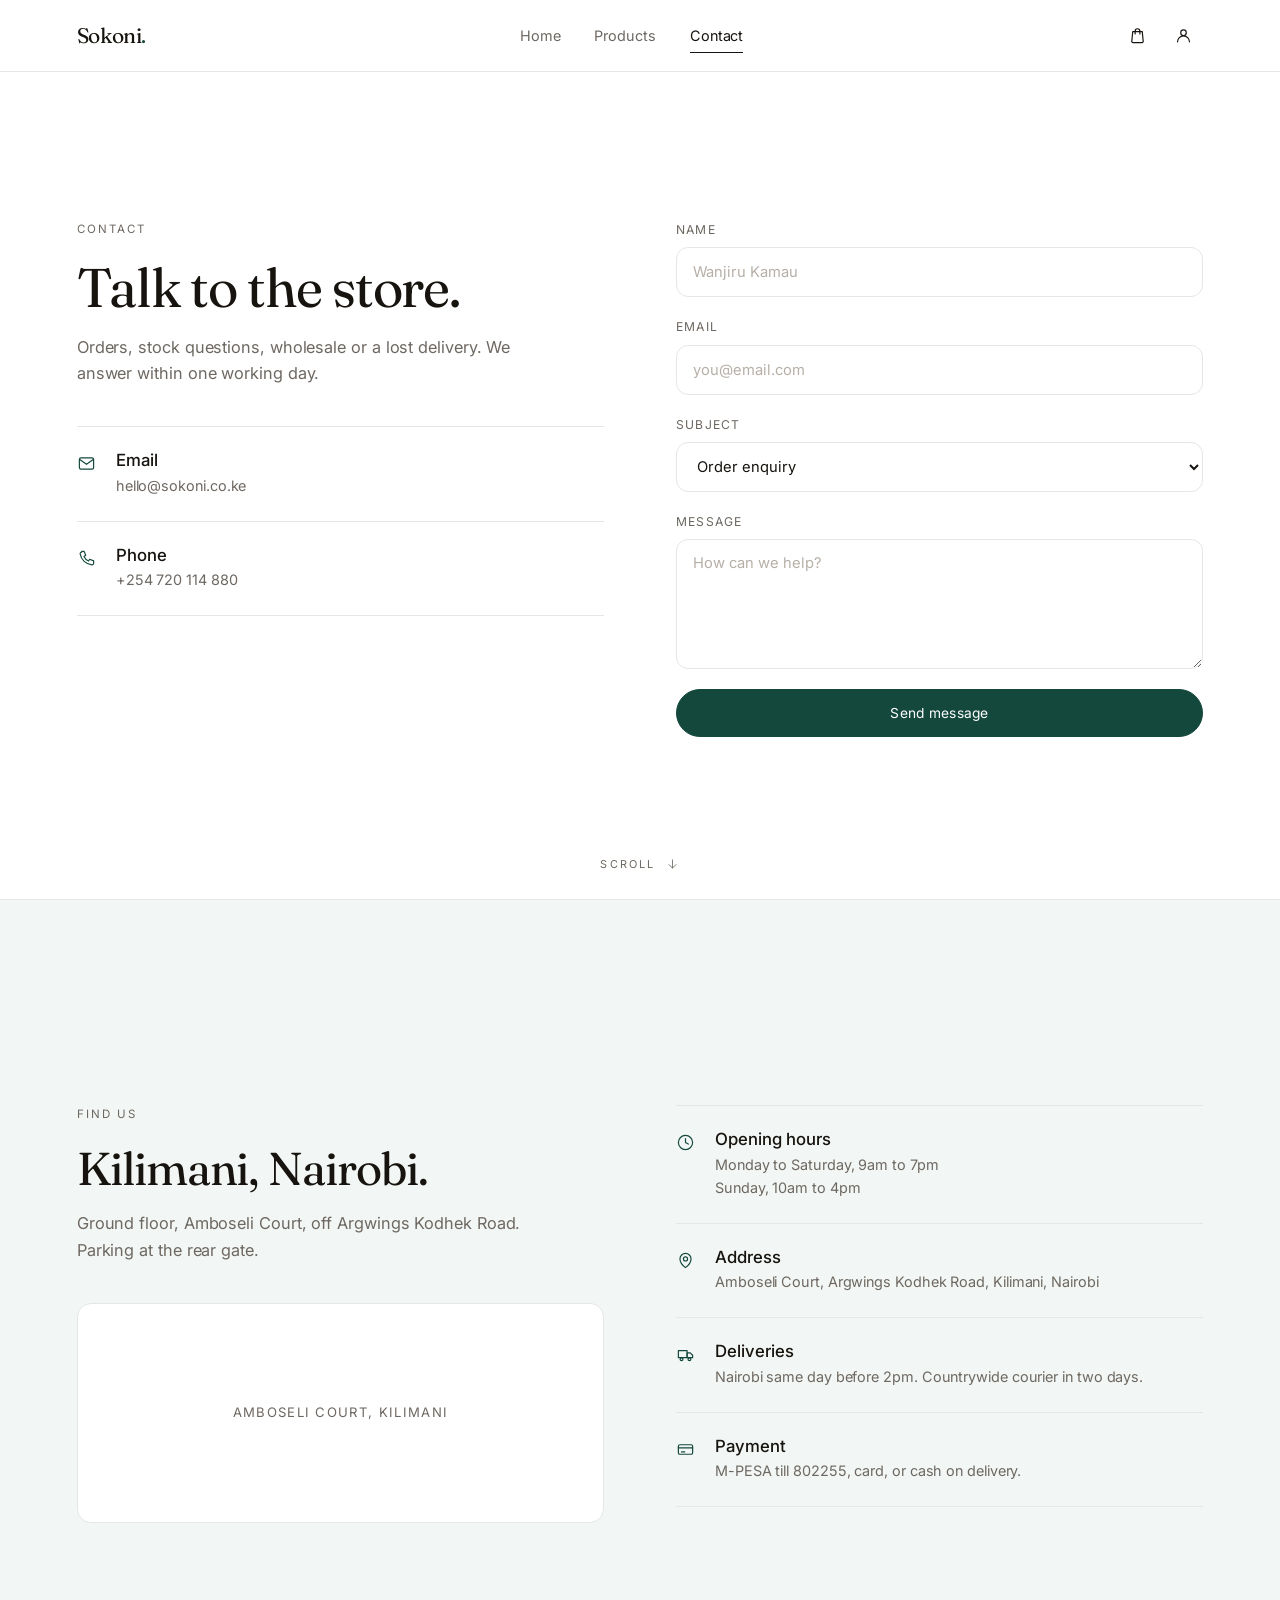
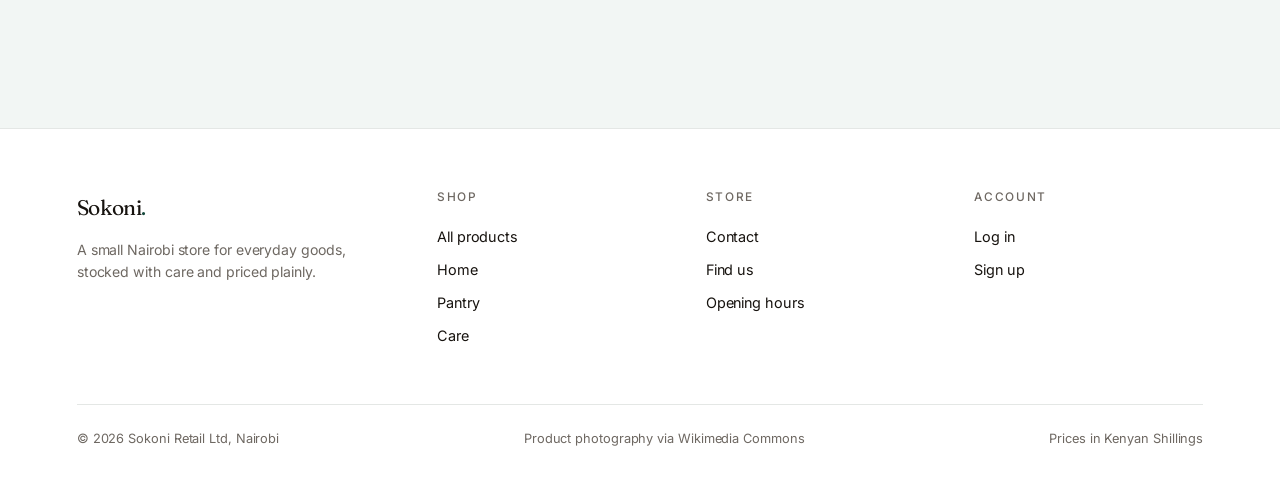
==== contact.html @ f7b56a1e "first commit" ====
<!DOCTYPE html>
<html lang="en" class="snap">
<head>
<meta charset="utf-8">
<meta name="viewport" content="width=device-width, initial-scale=1">
<title>Contact | Sokoni</title>
<meta name="description" content="Reach the Sokoni store in Kilimani, Nairobi. Message us, call, or visit.">
<link rel="preconnect" href="https://fonts.googleapis.com">
<link rel="preconnect" href="https://fonts.gstatic.com" crossorigin>
<link href="https://fonts.googleapis.com/css2?family=Fraunces:opsz,wght@9..144,300;9..144,400;9..144,500&family=Inter:wght@300;400;500&display=swap" rel="stylesheet">
<link rel="stylesheet" href="assets/css/styles.css">
</head>
<body>

<header class="site-header">
  <div class="wrap header-inner">
    <a class="brand" href="index.html">Sokoni<span>.</span></a>

    <nav class="nav">
      <a href="index.html">Home</a>
      <a href="products.html">Products</a>
      <a href="contact.html" class="active">Contact</a>
    </nav>

    <div class="actions">
      <button class="icon-btn menu-toggle" data-menu aria-label="Menu">
        <svg viewBox="0 0 24 24" fill="none" stroke="currentColor" stroke-width="1.5" stroke-linecap="round"><path d="M4 7h16M4 12h16M4 17h16"/></svg>
      </button>
      <button class="icon-btn" data-cart-open aria-label="Bag">
        <svg viewBox="0 0 24 24" fill="none" stroke="currentColor" stroke-width="1.5" stroke-linecap="round" stroke-linejoin="round">
          <path d="M6 7h12l1.2 12.2a1.5 1.5 0 0 1-1.5 1.8H6.3a1.5 1.5 0 0 1-1.5-1.8L6 7Z"/>
          <path d="M9 10V6.5a3 3 0 0 1 6 0V10"/>
        </svg>
        <span class="count" data-cart-count hidden>0</span>
      </button>
      <a class="icon-btn" href="login.html" aria-label="Account">
        <svg viewBox="0 0 24 24" fill="none" stroke="currentColor" stroke-width="1.5" stroke-linecap="round" stroke-linejoin="round">
          <circle cx="12" cy="8.5" r="3.5"/>
          <path d="M4.5 20a7.5 7.5 0 0 1 15 0"/>
        </svg>
      </a>
    </div>
  </div>
</header>

<main>

  <!-- Write to us -->
  <section class="section hero" id="write">
    <div class="wrap contact-grid">
      <div class="reveal">
        <p class="eyebrow">Contact</p>
        <h1 style="font-size:clamp(2.2rem,4.6vw,3.4rem);margin-bottom:16px">Talk to the store.</h1>
        <p class="lede">Orders, stock questions, wholesale or a lost delivery. We answer within one working day.</p>

        <div class="info-list" style="margin-top:40px">
          <div class="info-item">
            <svg viewBox="0 0 24 24" fill="none" stroke="currentColor" stroke-width="1.5" stroke-linecap="round" stroke-linejoin="round"><rect x="3" y="5" width="18" height="14" rx="2"/><path d="m3.5 7 8.5 6 8.5-6"/></svg>
            <div>
              <h3>Email</h3>
              <p>hello@sokoni.co.ke</p>
            </div>
          </div>
          <div class="info-item">
            <svg viewBox="0 0 24 24" fill="none" stroke="currentColor" stroke-width="1.5" stroke-linecap="round" stroke-linejoin="round"><path d="M6 3h3l2 5-2.2 1.4a12 12 0 0 0 5.8 5.8L16 13l5 2v3a2 2 0 0 1-2.2 2A16.5 16.5 0 0 1 4 6.2 2 2 0 0 1 6 4Z"/></svg>
            <div>
              <h3>Phone</h3>
              <p>+254 720 114 880</p>
            </div>
          </div>
        </div>
      </div>

      <div class="reveal">
        <form data-demo="Message sent. We will reply to your email shortly." data-reset="true">
          <div class="field">
            <label for="name">Name</label>
            <input id="name" name="name" type="text" placeholder="Wanjiru Kamau" required>
          </div>
          <div class="field">
            <label for="email">Email</label>
            <input id="email" name="email" type="email" placeholder="you@email.com" required>
          </div>
          <div class="field">
            <label for="topic">Subject</label>
            <select id="topic" name="topic">
              <option>Order enquiry</option>
              <option>Stock and availability</option>
              <option>Wholesale</option>
              <option>Returns</option>
            </select>
          </div>
          <div class="field">
            <label for="message">Message</label>
            <textarea id="message" name="message" placeholder="How can we help?" required></textarea>
          </div>
          <button class="btn btn-block" type="submit">Send message</button>
          <p class="note" data-note></p>
        </form>
      </div>
    </div>

    <a class="scroll-cue" href="#find">
      Scroll
      <svg viewBox="0 0 24 24" fill="none" stroke="currentColor" stroke-width="1.5" stroke-linecap="round" stroke-linejoin="round"><path d="M12 5v14M6 13l6 6 6-6"/></svg>
    </a>
  </section>

  <!-- Find us -->
  <section class="section section-alt" id="find">
    <div class="wrap contact-grid">
      <div class="reveal">
        <p class="eyebrow">Find us</p>
        <h2>Kilimani, Nairobi.</h2>
        <p class="lede" style="margin-top:16px">Ground floor, Amboseli Court, off Argwings Kodhek Road. Parking at the rear gate.</p>
        <div class="map-block">Amboseli Court, Kilimani</div>
      </div>

      <div class="reveal" id="hours">
        <div class="info-list">
          <div class="info-item">
            <svg viewBox="0 0 24 24" fill="none" stroke="currentColor" stroke-width="1.5" stroke-linecap="round" stroke-linejoin="round"><circle cx="12" cy="12" r="9"/><path d="M12 7v5l3.5 2"/></svg>
            <div>
              <h3>Opening hours</h3>
              <p>Monday to Saturday, 9am to 7pm<br>Sunday, 10am to 4pm</p>
            </div>
          </div>
          <div class="info-item">
            <svg viewBox="0 0 24 24" fill="none" stroke="currentColor" stroke-width="1.5" stroke-linecap="round" stroke-linejoin="round"><path d="M12 21s7-5.4 7-11a7 7 0 1 0-14 0c0 5.6 7 11 7 11Z"/><circle cx="12" cy="10" r="2.6"/></svg>
            <div>
              <h3>Address</h3>
              <p>Amboseli Court, Argwings Kodhek Road, Kilimani, Nairobi</p>
            </div>
          </div>
          <div class="info-item">
            <svg viewBox="0 0 24 24" fill="none" stroke="currentColor" stroke-width="1.5" stroke-linecap="round" stroke-linejoin="round"><path d="M3 7h11v9H3z"/><path d="M14 10h4l3 3v3h-7z"/><circle cx="7" cy="18" r="1.8"/><circle cx="17" cy="18" r="1.8"/></svg>
            <div>
              <h3>Deliveries</h3>
              <p>Nairobi same day before 2pm. Countrywide courier in two days.</p>
            </div>
          </div>
          <div class="info-item">
            <svg viewBox="0 0 24 24" fill="none" stroke="currentColor" stroke-width="1.5" stroke-linecap="round" stroke-linejoin="round"><rect x="3" y="6" width="18" height="12" rx="2"/><path d="M3 10h18"/><path d="M7 15h4"/></svg>
            <div>
              <h3>Payment</h3>
              <p>M-PESA till 802255, card, or cash on delivery.</p>
            </div>
          </div>
        </div>
      </div>
    </div>
  </section>

</main>

<footer class="site-footer">
  <div class="wrap">
    <div class="footer-grid">
      <div>
        <a class="brand" href="index.html">Sokoni<span>.</span></a>
        <p>A small Nairobi store for everyday goods, stocked with care and priced plainly.</p>
      </div>
      <div class="footer-col">
        <h3>Shop</h3>
        <a href="products.html">All products</a>
        <a href="products.html">Home</a>
        <a href="products.html">Pantry</a>
        <a href="products.html">Care</a>
      </div>
      <div class="footer-col">
        <h3>Store</h3>
        <a href="contact.html">Contact</a>
        <a href="contact.html#find">Find us</a>
        <a href="contact.html#hours">Opening hours</a>
      </div>
      <div class="footer-col">
        <h3>Account</h3>
        <a href="login.html">Log in</a>
        <a href="signup.html">Sign up</a>
      </div>
    </div>
    <div class="footer-bar">
      <span>&copy; 2026 Sokoni Retail Ltd, Nairobi</span>
      <span>Product photography via Wikimedia Commons</span>
      <span>Prices in Kenyan Shillings</span>
    </div>
  </div>
</footer>

<div class="overlay" data-overlay></div>

<aside class="drawer" data-drawer aria-label="Shopping bag">
  <div class="drawer-head">
    <h2>Your bag</h2>
    <button class="icon-btn" data-cart-close aria-label="Close bag">
      <svg viewBox="0 0 24 24" fill="none" stroke="currentColor" stroke-width="1.5" stroke-linecap="round"><path d="M6 6l12 12M18 6 6 18"/></svg>
    </button>
  </div>
  <div class="drawer-body" data-cart-body></div>
  <div class="drawer-foot">
    <div class="total-row">
      <span>Total</span>
      <span data-cart-total>KSh 0</span>
    </div>
    <button class="btn btn-block" type="button">Checkout</button>
    <p class="note">Delivery calculated at checkout.</p>
  </div>
</aside>

<script src="assets/js/app.js"></script>
</body>
</html>
---- assets/css/styles.css ----
/* Sokoni - minimal retail store
   Palette: white, ink, stone, forest green (flat, no gradients) */

:root {
  --bone: #FFFFFF;
  --paper: #FFFFFF;
  --ink: #17130F;
  --stone: #6E6862;
  --line: #E4E7E5;
  --forest: #14483C;
  --forest-soft: #F2F6F4;
  --sand: #F2F6F4;

  --font-display: "Fraunces", Georgia, "Times New Roman", serif;
  --font-body: "Inter", -apple-system, "Segoe UI", Helvetica, Arial, sans-serif;

  --header-h: 72px;
  --radius: 999px;
  --radius-card: 14px;
  --radius-field: 12px;
  --gutter: clamp(24px, 6vw, 88px);
  --ease: cubic-bezier(.22, .61, .36, 1);
}

*, *::before, *::after { box-sizing: border-box; }

html { -webkit-text-size-adjust: 100%; scroll-behavior: smooth; }
html.snap { scroll-snap-type: y proximity; scroll-padding-top: var(--header-h); }

body {
  margin: 0;
  background: var(--bone);
  color: var(--ink);
  font-family: var(--font-body);
  font-size: 16px;
  line-height: 1.6;
  letter-spacing: -0.005em;
  -webkit-font-smoothing: antialiased;
}

img { max-width: 100%; display: block; }
a { color: inherit; text-decoration: none; }
button { font: inherit; color: inherit; }

h1, h2, h3 {
  font-family: var(--font-display);
  font-weight: 400;
  letter-spacing: -0.02em;
  line-height: 1.1;
  margin: 0;
}

h1 { font-size: clamp(2.6rem, 6vw, 4.6rem); }
h2 { font-size: clamp(1.9rem, 3.6vw, 2.9rem); }
h3 { font-size: 1.05rem; font-family: var(--font-body); font-weight: 500; letter-spacing: 0; }

p { margin: 0; }

.wrap {
  width: 100%;
  max-width: calc(1200px + var(--gutter) * 2);
  padding-inline: var(--gutter);
  margin-inline: auto;
}

.eyebrow {
  font-size: .72rem;
  text-transform: uppercase;
  letter-spacing: .18em;
  color: var(--stone);
  margin-bottom: 20px;
}

.lede { color: var(--stone); font-size: 1.02rem; max-width: 46ch; }

/* ---------- Header ---------- */

.site-header {
  position: sticky;
  top: 0;
  z-index: 60;
  height: var(--header-h);
  background: rgba(255, 255, 255, .88);
  backdrop-filter: saturate(140%) blur(12px);
  border-bottom: 1px solid var(--line);
}

.header-inner {
  height: 100%;
  display: flex;
  align-items: center;
  justify-content: space-between;
  gap: 32px;
}

.brand {
  font-family: var(--font-display);
  font-size: 1.32rem;
  letter-spacing: -0.02em;
}
.brand span { color: var(--forest); }

.nav {
  display: flex;
  gap: 34px;
  font-size: .9rem;
  color: var(--stone);
}
.nav a { position: relative; padding: 6px 0; transition: color .25s var(--ease); }
.nav a:hover { color: var(--ink); }
.nav a.active { color: var(--ink); }
.nav a.active::after {
  content: "";
  position: absolute;
  left: 0; right: 0; bottom: 0;
  height: 1px;
  background: var(--ink);
}

.actions { display: flex; align-items: center; gap: 6px; }

.icon-btn {
  position: relative;
  width: 40px; height: 40px;
  display: grid; place-items: center;
  background: none;
  border: 1px solid transparent;
  border-radius: var(--radius);
  cursor: pointer;
  transition: border-color .25s var(--ease), background .25s var(--ease);
}
.icon-btn:hover { border-color: var(--line); background: var(--paper); }
.icon-btn svg { width: 19px; height: 19px; }

.count {
  position: absolute;
  top: 4px; right: 3px;
  min-width: 16px; height: 16px;
  padding: 0 4px;
  border-radius: 9px;
  background: var(--forest);
  color: #fff;
  font-size: .62rem;
  font-weight: 600;
  display: grid; place-items: center;
}
.count[hidden] { display: none; }

.menu-toggle { display: none; }

/* ---------- Buttons ---------- */

.btn {
  display: inline-flex;
  align-items: center;
  justify-content: center;
  gap: 10px;
  height: 48px;
  padding: 0 26px;
  border: 1px solid var(--forest);
  border-radius: var(--radius);
  background: var(--forest);
  color: #FFFFFF;
  font-size: .86rem;
  letter-spacing: .02em;
  cursor: pointer;
  transition: background .25s var(--ease), color .25s var(--ease), border-color .25s var(--ease);
}
.btn:hover { background: var(--ink); border-color: var(--ink); }

.btn-ghost { background: none; color: var(--ink); border-color: #CBD3CE; }
.btn-ghost:hover { background: none; color: var(--forest); border-color: var(--forest); }

.btn-block { width: 100%; }

.link-arrow {
  display: inline-flex;
  align-items: center;
  gap: 10px;
  font-size: .86rem;
  border-bottom: 1px solid var(--line);
  padding-bottom: 6px;
  transition: border-color .25s var(--ease), color .25s var(--ease);
}
.link-arrow:hover { color: var(--forest); border-color: var(--forest); }
.link-arrow svg { width: 15px; height: 15px; }

/* ---------- Sections ---------- */

.section {
  scroll-snap-align: start;
  scroll-margin-top: var(--header-h);
  min-height: calc(100vh - var(--header-h));
  display: flex;
  align-items: center;
  padding: 88px 0;
  border-bottom: 1px solid var(--line);
}
.section:last-of-type { border-bottom: 0; }
.section-alt { background: var(--sand); }

.section-head { margin-bottom: 52px; max-width: 52ch; }
.section-head h2 { margin-bottom: 14px; }

/* Hero */

.hero { position: relative; }

.hero-grid {
  display: grid;
  grid-template-columns: 1.05fr .95fr;
  gap: 72px;
  align-items: center;
  width: 100%;
}
.hero-copy h1 { margin-bottom: 24px; }
.hero-actions { display: flex; gap: 14px; margin-top: 38px; flex-wrap: wrap; }

.hero-figure {
  aspect-ratio: 4 / 3;
  background: var(--sand);
  border: 1px solid var(--line);
  border-radius: var(--radius-card);
  position: relative;
  overflow: hidden;
}
.hero-figure img { width: 100%; height: 100%; object-fit: cover; }
.hero-tag {
  position: absolute;
  left: 22px; bottom: 22px;
  background: var(--paper);
  border: 1px solid var(--line);
  padding: 12px 18px;
  border-radius: var(--radius);
  font-size: .78rem;
  color: var(--stone);
  z-index: 2;
}

.scroll-cue {
  position: absolute;
  left: 50%;
  bottom: 26px;
  transform: translateX(-50%);
  font-size: .68rem;
  letter-spacing: .2em;
  text-transform: uppercase;
  color: var(--stone);
  display: flex;
  align-items: center;
  gap: 10px;
}
.scroll-cue svg { width: 14px; height: 14px; animation: nudge 2.4s var(--ease) infinite; }
@keyframes nudge { 0%, 100% { transform: translateY(0); } 50% { transform: translateY(4px); } }

/* Hero with a full-bleed photographic background */

.hero-full {
  background-image: url("../shop.jpg");
  background-size: cover;
  background-position: center;
  background-repeat: no-repeat;
  border-bottom: 0;
  isolation: isolate;
}
.hero-full::before {
  content: "";
  position: absolute;
  inset: 0;
  background: rgba(15, 46, 38, .74);
  z-index: -1;
}
.hero-full .wrap { position: relative; z-index: 1; }
.hero-full .hero-copy { max-width: 660px; }
.hero-full .eyebrow { color: rgba(255, 255, 255, .72); }
.hero-full h1 { color: #FFFFFF; }
.hero-full .lede { color: rgba(255, 255, 255, .82); max-width: 42ch; }
.hero-full .scroll-cue { color: rgba(255, 255, 255, .78); }

.hero-note {
  margin-top: 30px;
  font-size: .82rem;
  color: rgba(255, 255, 255, .7);
}

.btn-light { background: #FFFFFF; border-color: #FFFFFF; color: var(--ink); }
.btn-light:hover { background: var(--ink); border-color: var(--ink); color: #FFFFFF; }

.btn-outline { background: none; border-color: rgba(255, 255, 255, .5); color: #FFFFFF; }
.btn-outline:hover { background: rgba(255, 255, 255, .12); border-color: #FFFFFF; color: #FFFFFF; }

/* Grids */

.grid-3 { display: grid; grid-template-columns: repeat(3, 1fr); gap: 28px; width: 100%; }
.grid-4 { display: grid; grid-template-columns: repeat(4, 1fr); gap: 28px; width: 100%; }

.tile {
  background: var(--paper);
  border: 1px solid var(--line);
  padding: 34px 30px 30px;
  border-radius: var(--radius-card);
  display: flex;
  flex-direction: column;
  gap: 14px;
  min-height: 240px;
  transition: border-color .25s var(--ease), transform .25s var(--ease);
}
.tile:hover { border-color: var(--ink); transform: translateY(-3px); }
.tile svg { width: 22px; height: 22px; color: var(--forest); }
.tile p { color: var(--stone); font-size: .9rem; }
.tile .tile-foot { margin-top: auto; font-size: .78rem; color: var(--stone); letter-spacing: .06em; text-transform: uppercase; }

/* Product cards */

.card {
  background: var(--paper);
  border: 1px solid var(--line);
  border-radius: var(--radius-card);
  overflow: hidden;
  display: flex;
  flex-direction: column;
  transition: border-color .25s var(--ease);
}
.card:hover { border-color: var(--ink); }

.card-media {
  aspect-ratio: 1 / 1;
  background: var(--sand);
  border-bottom: 1px solid var(--line);
  overflow: hidden;
}
.card-media img {
  width: 100%;
  height: 100%;
  object-fit: cover;
  transition: transform .5s var(--ease);
}
.card:hover .card-media img { transform: scale(1.04); }
.card-body { padding: 20px 20px 22px; display: flex; flex-direction: column; gap: 6px; }
.card-cat { font-size: .7rem; letter-spacing: .14em; text-transform: uppercase; color: var(--stone); }
.card-name { font-size: .96rem; }
.card-foot { display: flex; align-items: center; justify-content: space-between; margin-top: 14px; gap: 12px; }
.price { font-size: .95rem; }

.add {
  height: 36px;
  padding: 0 16px;
  border: 1px solid var(--line);
  border-radius: var(--radius);
  background: none;
  font-size: .78rem;
  letter-spacing: .04em;
  cursor: pointer;
  transition: background .25s var(--ease), color .25s var(--ease), border-color .25s var(--ease);
}
.add:hover { background: var(--ink); color: var(--bone); border-color: var(--ink); }
.add.added { background: var(--forest); border-color: var(--forest); color: #fff; }

/* Search */

.search-bar {
  width: min(520px, 100%);
  margin: 0 auto 56px;
  position: relative;
}
.search-bar svg {
  position: absolute;
  left: 22px;
  top: 50%;
  transform: translateY(-50%);
  width: 18px; height: 18px;
  color: var(--stone);
  pointer-events: none;
}
.search-bar input {
  width: 100%;
  height: 56px;
  padding: 0 26px 0 54px;
  border: 1px solid var(--line);
  border-radius: var(--radius);
  background: var(--paper);
  font-family: var(--font-body);
  font-size: .95rem;
  color: var(--ink);
  transition: border-color .2s var(--ease);
}
.search-bar input:focus { outline: none; border-color: var(--ink); }
.search-bar input::placeholder { color: #B6AFA7; }

.empty-state { text-align: center; color: var(--stone); font-size: .92rem; padding: 60px 0; }

.page-head { padding: 84px 0 44px; text-align: center; }
.page-head h1 { font-size: clamp(2.2rem, 4.6vw, 3.4rem); margin-bottom: 16px; }
.page-head .lede { margin-inline: auto; }

/* Contact */

.contact-grid { display: grid; grid-template-columns: 1fr 1fr; gap: 72px; width: 100%; align-items: start; }

.field { display: flex; flex-direction: column; gap: 8px; margin-bottom: 20px; }
.field label { font-size: .76rem; letter-spacing: .1em; text-transform: uppercase; color: var(--stone); }
.field input, .field textarea, .field select {
  height: 50px;
  padding: 0 16px;
  border: 1px solid var(--line);
  border-radius: var(--radius-field);
  background: var(--paper);
  font-family: var(--font-body);
  font-size: .92rem;
  color: var(--ink);
  transition: border-color .2s var(--ease);
}
.field textarea { height: auto; padding: 14px 16px; resize: vertical; min-height: 130px; }
.field input:focus, .field textarea:focus, .field select:focus { outline: none; border-color: var(--ink); }
.field input::placeholder, .field textarea::placeholder { color: #B6AFA7; }

.info-list { display: flex; flex-direction: column; border-top: 1px solid var(--line); }
.info-item { display: flex; gap: 20px; padding: 24px 0; border-bottom: 1px solid var(--line); }
.info-item svg { width: 19px; height: 19px; color: var(--forest); flex: none; margin-top: 3px; }
.info-item h3 { margin-bottom: 4px; }
.info-item p { color: var(--stone); font-size: .9rem; }

.map-block {
  margin-top: 40px;
  border: 1px solid var(--line);
  background: var(--paper);
  height: 220px;
  border-radius: var(--radius-card);
  display: grid;
  place-items: center;
  color: var(--stone);
  font-size: .82rem;
  letter-spacing: .1em;
  text-transform: uppercase;
}

.note { font-size: .82rem; color: var(--stone); margin-top: 14px; }

/* ---------- Auth pages ---------- */

.auth {
  min-height: 100vh;
  display: grid;
  place-items: center;
  padding: 48px 24px;
  background: var(--bone);
}
.auth-inner { width: min(430px, 100%); text-align: center; }
.auth-card {
  background: var(--paper);
  border: 1px solid var(--line);
  border-radius: var(--radius-card);
  padding: 46px 42px 40px;
  text-align: center;
}
.auth-card .brand { display: inline-block; margin-bottom: 26px; }
.auth-card h1 { font-size: 1.9rem; margin-bottom: 10px; }
.auth-card .sub { color: var(--stone); font-size: .9rem; margin-bottom: 32px; }
.auth-card form { text-align: left; }
.auth-foot { margin-top: 26px; font-size: .86rem; color: var(--stone); }
.auth-foot a { color: var(--ink); border-bottom: 1px solid var(--line); padding-bottom: 2px; }
.auth-foot a:hover { color: var(--forest); border-color: var(--forest); }

.row-between { display: flex; align-items: center; justify-content: space-between; gap: 12px; margin-bottom: 26px; font-size: .84rem; color: var(--stone); }
.row-between a:hover { color: var(--forest); }
.check { display: flex; align-items: center; gap: 9px; cursor: pointer; line-height: 1.4; text-align: left; }
.check input { width: 15px; height: 15px; accent-color: var(--forest); flex: none; }

.divider { display: flex; align-items: center; gap: 16px; margin: 26px 0; color: var(--stone); font-size: .74rem; letter-spacing: .12em; text-transform: uppercase; }
.divider::before, .divider::after { content: ""; height: 1px; background: var(--line); flex: 1; }

.back-home { display: inline-flex; align-items: center; gap: 8px; margin-top: 28px; font-size: .82rem; color: var(--stone); }
.back-home:hover { color: var(--ink); }
.back-home svg { width: 14px; height: 14px; }

/* ---------- Cart drawer ---------- */

.overlay {
  position: fixed;
  inset: 0;
  background: rgba(23, 19, 15, .38);
  opacity: 0;
  visibility: hidden;
  transition: opacity .3s var(--ease), visibility .3s var(--ease);
  z-index: 90;
}
.overlay.open { opacity: 1; visibility: visible; }

.drawer {
  position: fixed;
  top: 0; right: 0;
  height: 100%;
  width: min(420px, 100%);
  background: var(--paper);
  border-left: 1px solid var(--line);
  transform: translateX(100%);
  transition: transform .35s var(--ease);
  z-index: 100;
  display: flex;
  flex-direction: column;
}
.drawer.open { transform: translateX(0); }

.drawer-head {
  display: flex;
  align-items: center;
  justify-content: space-between;
  padding: 22px 26px;
  border-bottom: 1px solid var(--line);
}
.drawer-head h2 { font-size: 1.24rem; }

.drawer-body { flex: 1; overflow-y: auto; padding: 8px 26px; }
.drawer-empty { padding: 60px 0; text-align: center; color: var(--stone); font-size: .9rem; }

.line-item { display: flex; gap: 16px; padding: 20px 0; border-bottom: 1px solid var(--line); }
.line-thumb {
  width: 62px; height: 62px; flex: none;
  background: var(--sand);
  border: 1px solid var(--line);
  border-radius: var(--radius-field);
  overflow: hidden;
}
.line-thumb img { width: 100%; height: 100%; object-fit: cover; }
.line-info { flex: 1; display: flex; flex-direction: column; gap: 4px; }
.line-info .card-name { font-size: .9rem; }
.line-price { font-size: .84rem; color: var(--stone); }
.qty { display: flex; align-items: center; gap: 4px; margin-top: 8px; }
.qty button {
  width: 26px; height: 26px;
  border: 1px solid var(--line);
  background: none;
  border-radius: var(--radius);
  cursor: pointer;
  line-height: 1;
  transition: border-color .2s var(--ease);
}
.qty button:hover { border-color: var(--ink); }
.qty span { min-width: 26px; text-align: center; font-size: .84rem; }
.remove { background: none; border: 0; color: var(--stone); font-size: .76rem; cursor: pointer; padding: 0; text-decoration: underline; text-underline-offset: 3px; }
.remove:hover { color: var(--forest); }

.drawer-foot { padding: 22px 26px 26px; border-top: 1px solid var(--line); }
.total-row { display: flex; justify-content: space-between; align-items: baseline; margin-bottom: 18px; }
.total-row span:last-child { font-size: 1.2rem; font-family: var(--font-display); }
.drawer-foot .note { margin-top: 12px; text-align: center; }

/* ---------- Footer ---------- */

.site-footer { border-top: 1px solid var(--line); padding: 62px 0 34px; background: var(--bone); }
.footer-grid { display: grid; grid-template-columns: 1.4fr 1fr 1fr 1fr; gap: 40px; margin-bottom: 52px; }
.footer-grid p { color: var(--stone); font-size: .88rem; max-width: 32ch; margin-top: 14px; }
.footer-col h3 { font-size: .74rem; letter-spacing: .14em; text-transform: uppercase; color: var(--stone); margin-bottom: 16px; }
.footer-col a { display: block; font-size: .9rem; padding: 5px 0; color: var(--ink); transition: color .2s var(--ease); }
.footer-col a:hover { color: var(--forest); }
.footer-bar { display: flex; justify-content: space-between; gap: 20px; padding-top: 24px; border-top: 1px solid var(--line); font-size: .8rem; color: var(--stone); }

/* ---------- Reveal ---------- */

.reveal { opacity: 0; transform: translateY(14px); transition: opacity .7s var(--ease), transform .7s var(--ease); }
.reveal.in { opacity: 1; transform: none; }

/* ---------- Responsive ---------- */

@media (max-width: 980px) {
  .hero-grid { grid-template-columns: 1fr; gap: 44px; }
  .hero-figure { max-width: 460px; }
  .contact-grid { grid-template-columns: 1fr; gap: 48px; }
  .grid-4 { grid-template-columns: repeat(2, 1fr); }
  .footer-grid { grid-template-columns: 1fr 1fr; }
}

@media (max-width: 760px) {
  html.snap { scroll-snap-type: none; }
  :root { --gutter: 20px; }
  .section { min-height: 0; padding: 64px 0; }
  .grid-3 { grid-template-columns: 1fr; }
  .nav {
    position: fixed;
    inset: var(--header-h) 0 auto 0;
    flex-direction: column;
    gap: 0;
    background: var(--bone);
    border-bottom: 1px solid var(--line);
    padding: 8px 24px 20px;
    transform: translateY(-8px);
    opacity: 0;
    visibility: hidden;
    transition: all .25s var(--ease);
  }
  .nav.open { opacity: 1; visibility: visible; transform: none; }
  .nav a { padding: 13px 0; border-bottom: 1px solid var(--line); font-size: 1rem; }
  .nav a.active::after { display: none; }
  .menu-toggle { display: grid; }
  .footer-bar { flex-direction: column; gap: 8px; }
  .scroll-cue { display: none; }
}

@media (max-width: 460px) {
  .grid-4 { grid-template-columns: 1fr; }
  .footer-grid { grid-template-columns: 1fr; }
  .auth-card { padding: 36px 26px 32px; }
}
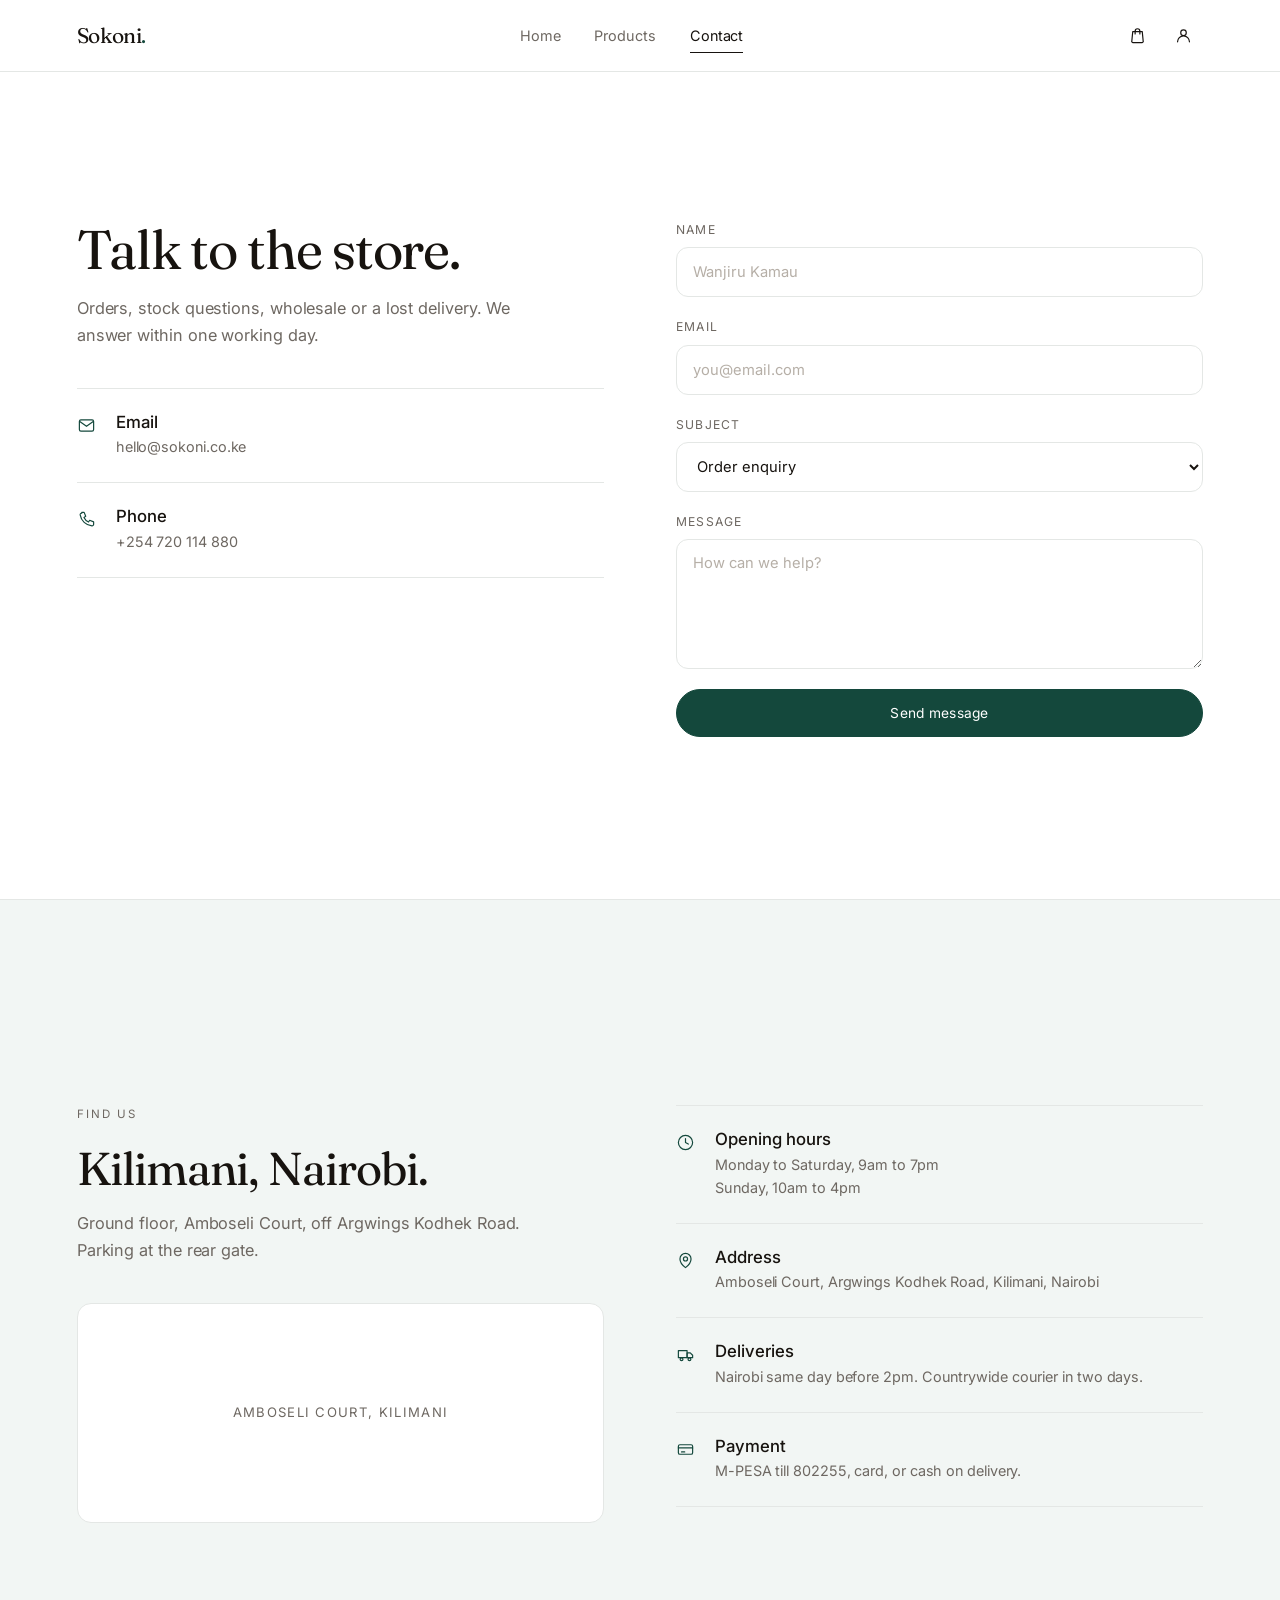
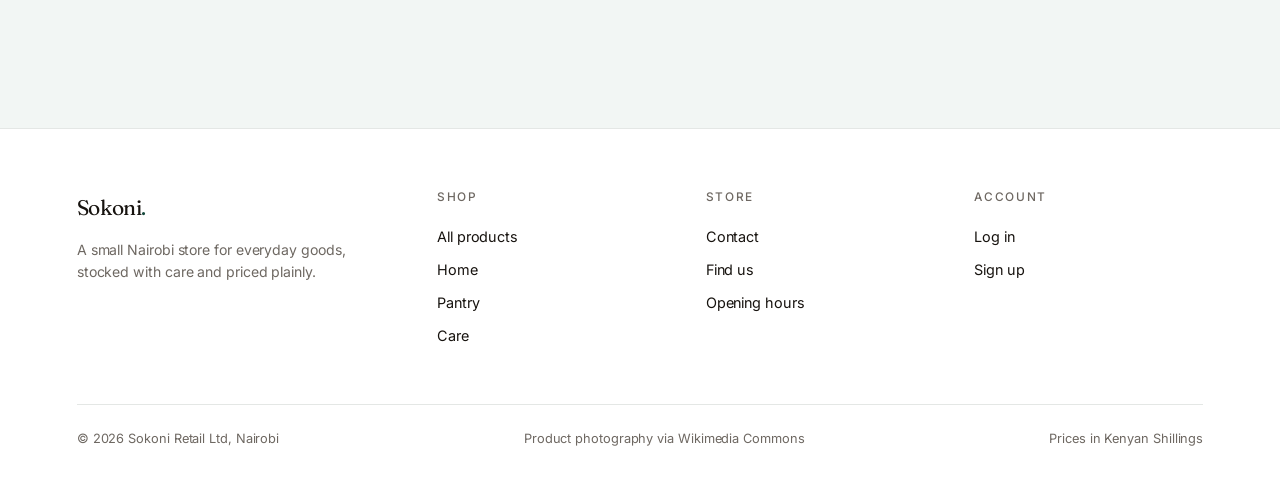
==== commit 89269181: "first commit" ====
--- a/contact.html
+++ b/contact.html
@@ -49,7 +49,6 @@
   <section class="section hero" id="write">
     <div class="wrap contact-grid">
       <div class="reveal">
-        <p class="eyebrow">Contact</p>
         <h1 style="font-size:clamp(2.2rem,4.6vw,3.4rem);margin-bottom:16px">Talk to the store.</h1>
         <p class="lede">Orders, stock questions, wholesale or a lost delivery. We answer within one working day.</p>
 
@@ -100,10 +99,6 @@
       </div>
     </div>
 
-    <a class="scroll-cue" href="#find">
-      Scroll
-      <svg viewBox="0 0 24 24" fill="none" stroke="currentColor" stroke-width="1.5" stroke-linecap="round" stroke-linejoin="round"><path d="M12 5v14M6 13l6 6 6-6"/></svg>
-    </a>
   </section>
 
   <!-- Find us -->
--- a/assets/css/styles.css
+++ b/assets/css/styles.css
@@ -237,21 +237,6 @@
   z-index: 2;
 }
 
-.scroll-cue {
-  position: absolute;
-  left: 50%;
-  bottom: 26px;
-  transform: translateX(-50%);
-  font-size: .68rem;
-  letter-spacing: .2em;
-  text-transform: uppercase;
-  color: var(--stone);
-  display: flex;
-  align-items: center;
-  gap: 10px;
-}
-.scroll-cue svg { width: 14px; height: 14px; animation: nudge 2.4s var(--ease) infinite; }
-@keyframes nudge { 0%, 100% { transform: translateY(0); } 50% { transform: translateY(4px); } }
 
 /* Hero with a full-bleed photographic background */
 
@@ -275,10 +260,9 @@
 .hero-full .eyebrow { color: rgba(255, 255, 255, .72); }
 .hero-full h1 { color: #FFFFFF; }
 .hero-full .lede { color: rgba(255, 255, 255, .82); max-width: 42ch; }
-.hero-full .scroll-cue { color: rgba(255, 255, 255, .78); }
 
 .hero-note {
-  margin-top: 30px;
+  margin-top: 34px;
   font-size: .82rem;
   color: rgba(255, 255, 255, .7);
 }
@@ -593,9 +577,7 @@
   .nav a.active::after { display: none; }
   .menu-toggle { display: grid; }
   .footer-bar { flex-direction: column; gap: 8px; }
-  .scroll-cue { display: none; }
-}
-
+  
 @media (max-width: 460px) {
   .grid-4 { grid-template-columns: 1fr; }
   .footer-grid { grid-template-columns: 1fr; }
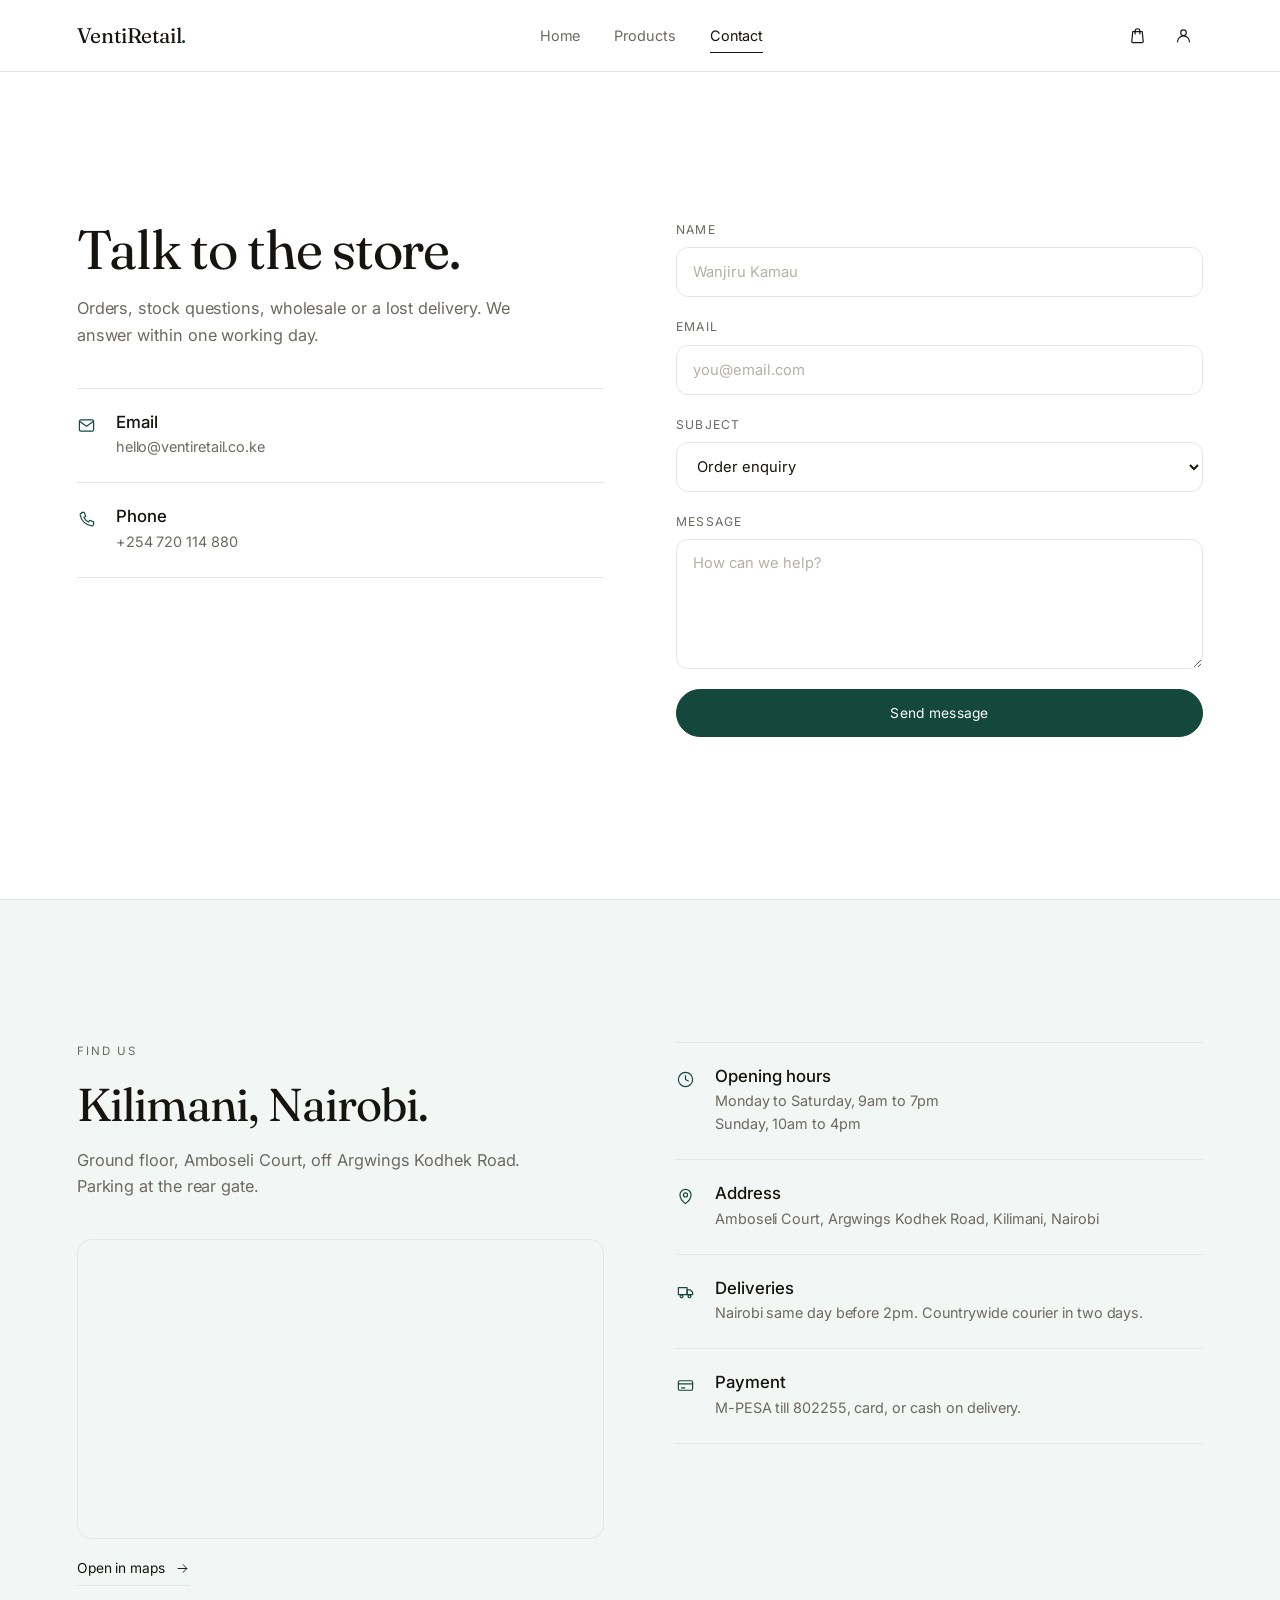
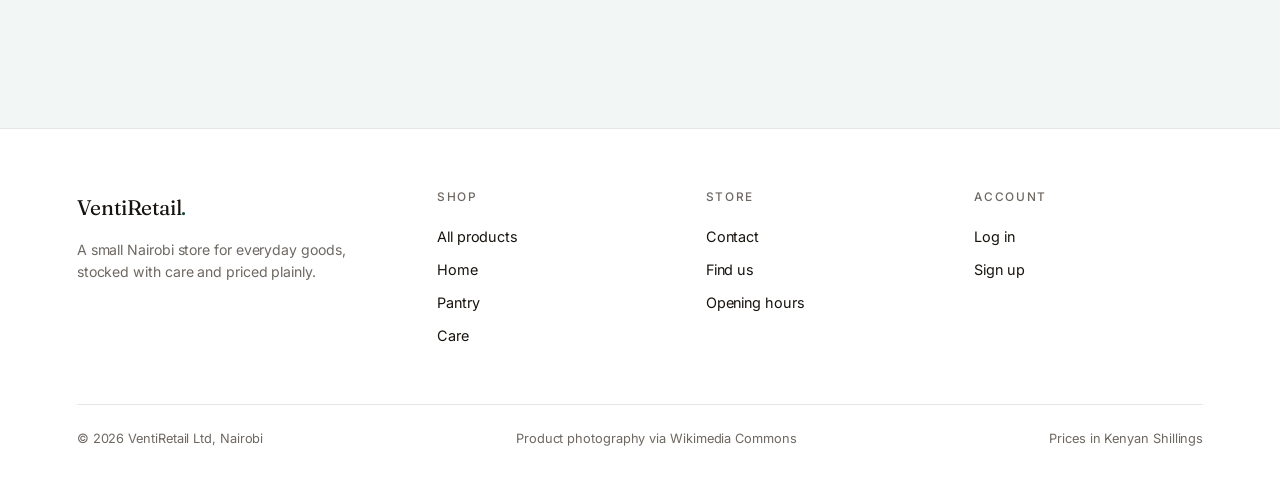
==== commit 3b4a8a66: "first commit" ====
--- a/contact.html
+++ b/contact.html
@@ -3,8 +3,8 @@
 <head>
 <meta charset="utf-8">
 <meta name="viewport" content="width=device-width, initial-scale=1">
-<title>Contact | Sokoni</title>
-<meta name="description" content="Reach the Sokoni store in Kilimani, Nairobi. Message us, call, or visit.">
+<title>Contact | VentiRetail</title>
+<meta name="description" content="Reach the VentiRetail store in Kilimani, Nairobi. Message us, call, or visit.">
 <link rel="preconnect" href="https://fonts.googleapis.com">
 <link rel="preconnect" href="https://fonts.gstatic.com" crossorigin>
 <link href="https://fonts.googleapis.com/css2?family=Fraunces:opsz,wght@9..144,300;9..144,400;9..144,500&family=Inter:wght@300;400;500&display=swap" rel="stylesheet">
@@ -14,7 +14,7 @@
 
 <header class="site-header">
   <div class="wrap header-inner">
-    <a class="brand" href="index.html">Sokoni<span>.</span></a>
+    <a class="brand" href="index.html">VentiRetail<span>.</span></a>
 
     <nav class="nav">
       <a href="index.html">Home</a>
@@ -57,7 +57,7 @@
             <svg viewBox="0 0 24 24" fill="none" stroke="currentColor" stroke-width="1.5" stroke-linecap="round" stroke-linejoin="round"><rect x="3" y="5" width="18" height="14" rx="2"/><path d="m3.5 7 8.5 6 8.5-6"/></svg>
             <div>
               <h3>Email</h3>
-              <p>hello@sokoni.co.ke</p>
+              <p>hello@ventiretail.co.ke</p>
             </div>
           </div>
           <div class="info-item">
@@ -108,7 +108,17 @@
         <p class="eyebrow">Find us</p>
         <h2>Kilimani, Nairobi.</h2>
         <p class="lede" style="margin-top:16px">Ground floor, Amboseli Court, off Argwings Kodhek Road. Parking at the rear gate.</p>
-        <div class="map-block">Amboseli Court, Kilimani</div>
+        <div class="map-block">
+          <iframe
+            title="Map of Kilimani, Nairobi"
+            src="https://www.openstreetmap.org/export/embed.html?bbox=36.7745%2C-1.3005%2C36.7965%2C-1.2865&amp;layer=mapnik&amp;marker=-1.2935%2C36.7855"
+            loading="lazy"
+            referrerpolicy="no-referrer-when-downgrade"></iframe>
+        </div>
+        <a class="link-arrow" style="margin-top:18px" href="https://www.openstreetmap.org/?mlat=-1.2935&amp;mlon=36.7855#map=16/-1.2935/36.7855" target="_blank" rel="noopener">
+          Open in maps
+          <svg viewBox="0 0 24 24" fill="none" stroke="currentColor" stroke-width="1.5" stroke-linecap="round" stroke-linejoin="round"><path d="M5 12h14M13 6l6 6-6 6"/></svg>
+        </a>
       </div>
 
       <div class="reveal" id="hours">
@@ -152,7 +162,7 @@
   <div class="wrap">
     <div class="footer-grid">
       <div>
-        <a class="brand" href="index.html">Sokoni<span>.</span></a>
+        <a class="brand" href="index.html">VentiRetail<span>.</span></a>
         <p>A small Nairobi store for everyday goods, stocked with care and priced plainly.</p>
       </div>
       <div class="footer-col">
@@ -175,7 +185,7 @@
       </div>
     </div>
     <div class="footer-bar">
-      <span>&copy; 2026 Sokoni Retail Ltd, Nairobi</span>
+      <span>&copy; 2026 VentiRetail Ltd, Nairobi</span>
       <span>Product photography via Wikimedia Commons</span>
       <span>Prices in Kenyan Shillings</span>
     </div>
--- a/assets/css/styles.css
+++ b/assets/css/styles.css
@@ -1,4 +1,4 @@
-/* Sokoni - minimal retail store
+/* VentiRetail - minimal retail store
    Palette: white, ink, stone, forest green (flat, no gradients) */
 
 :root {
@@ -407,15 +407,16 @@
 .map-block {
   margin-top: 40px;
   border: 1px solid var(--line);
-  background: var(--paper);
-  height: 220px;
+  background: var(--sand);
+  height: 300px;
   border-radius: var(--radius-card);
-  display: grid;
-  place-items: center;
-  color: var(--stone);
-  font-size: .82rem;
-  letter-spacing: .1em;
-  text-transform: uppercase;
+  overflow: hidden;
+}
+.map-block iframe {
+  width: 100%;
+  height: 100%;
+  border: 0;
+  display: block;
 }
 
 .note { font-size: .82rem; color: var(--stone); margin-top: 14px; }
